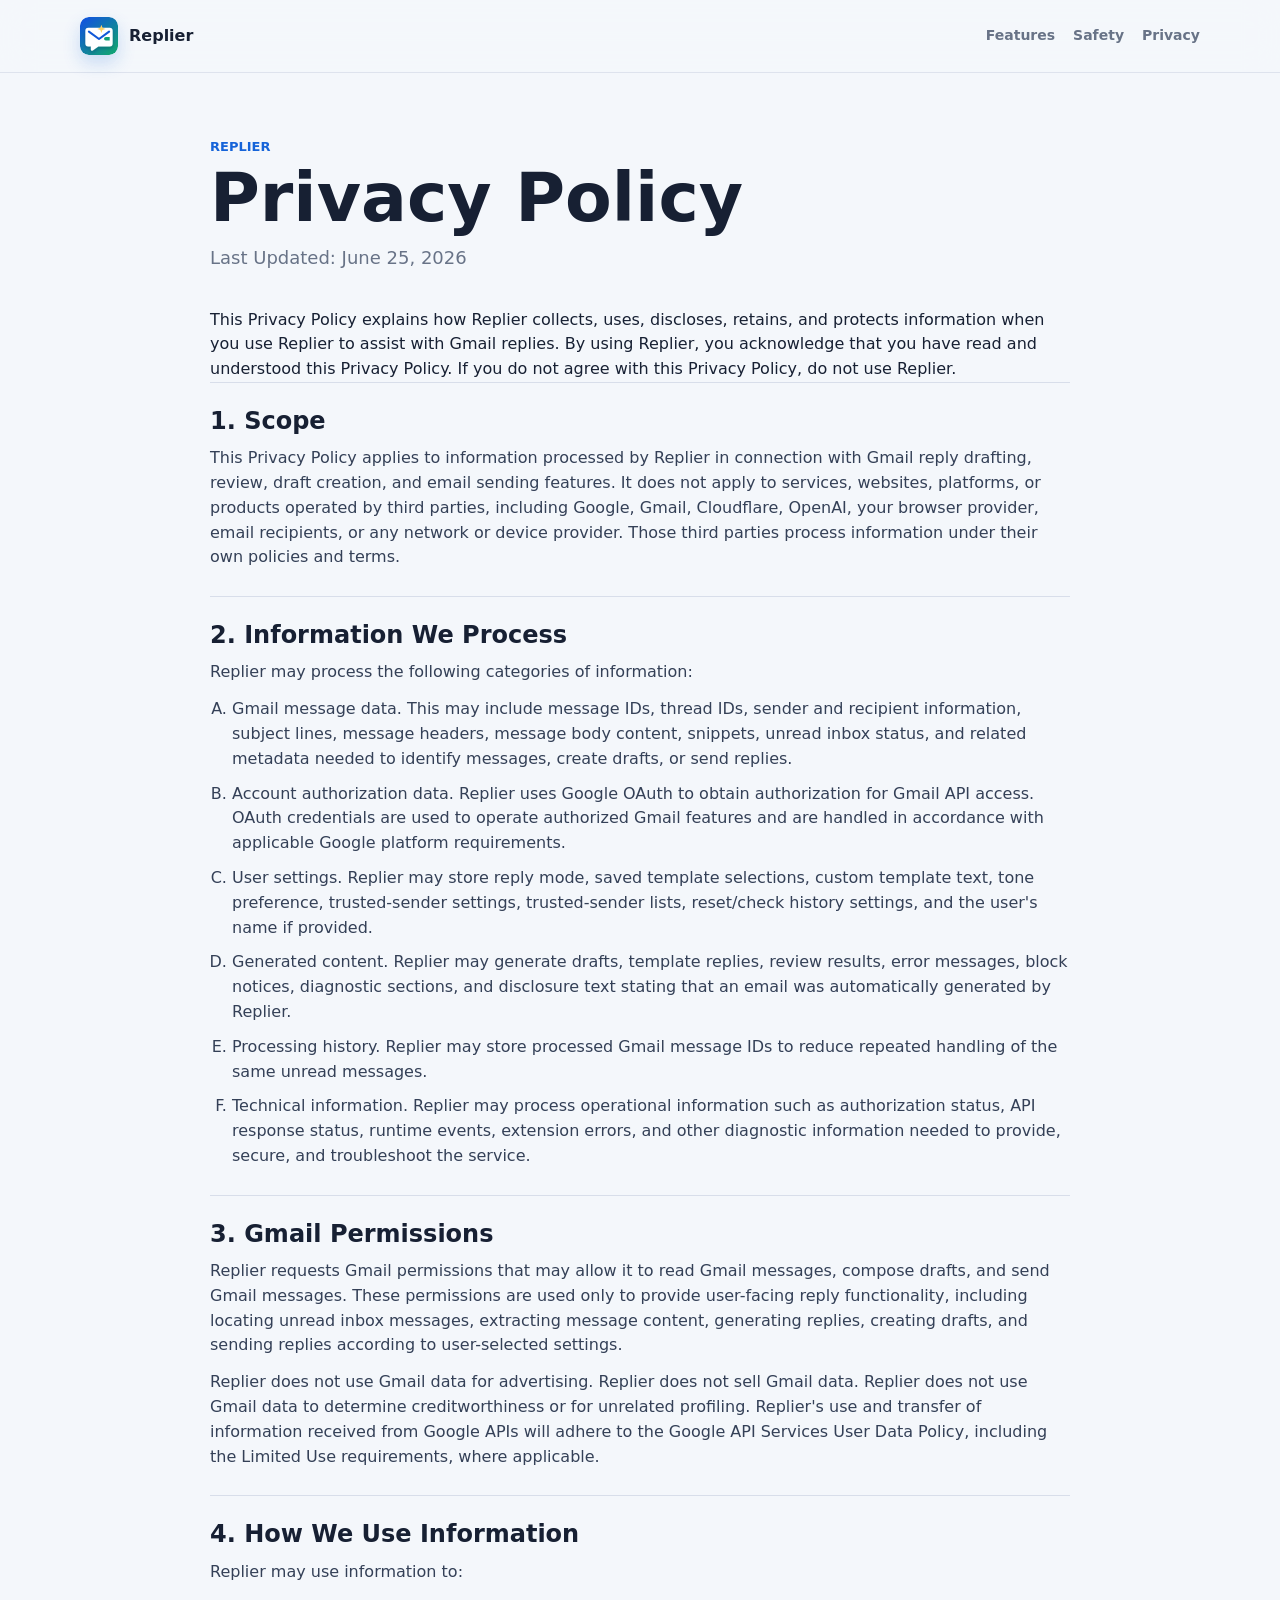
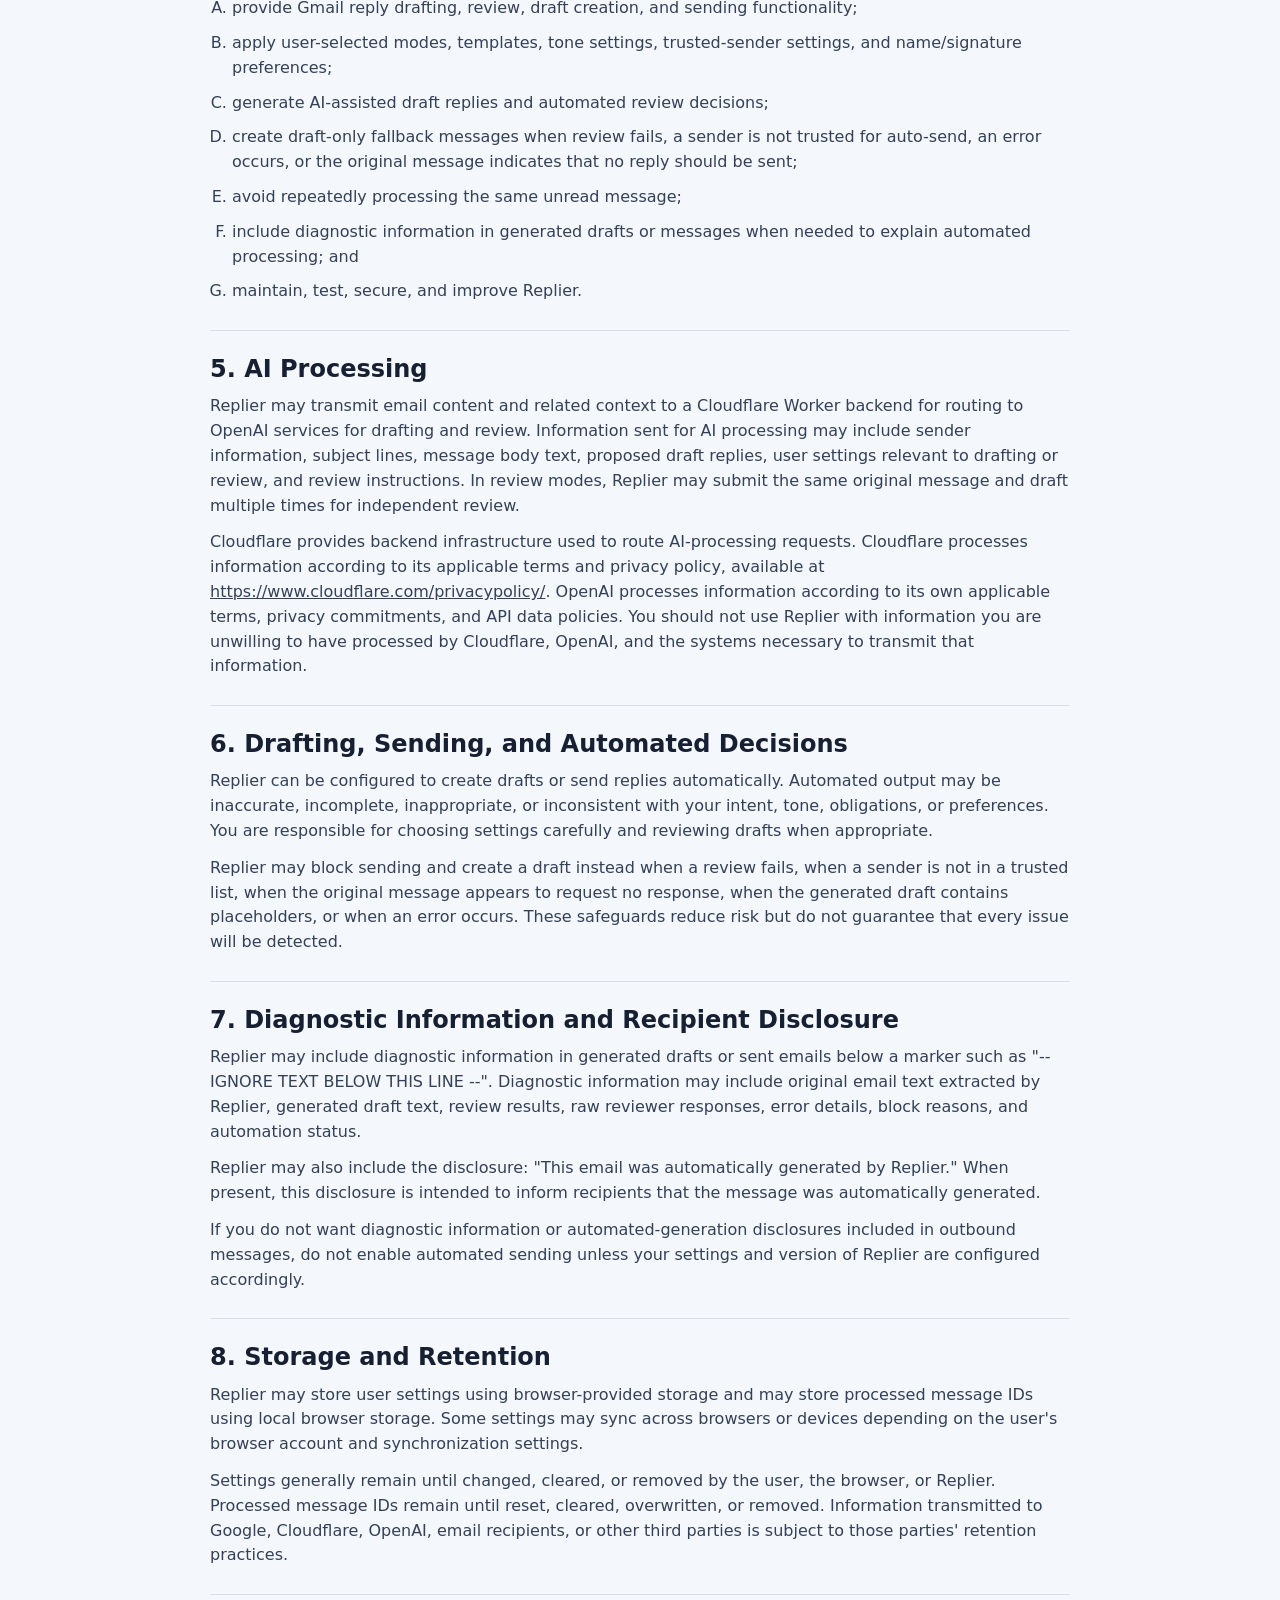
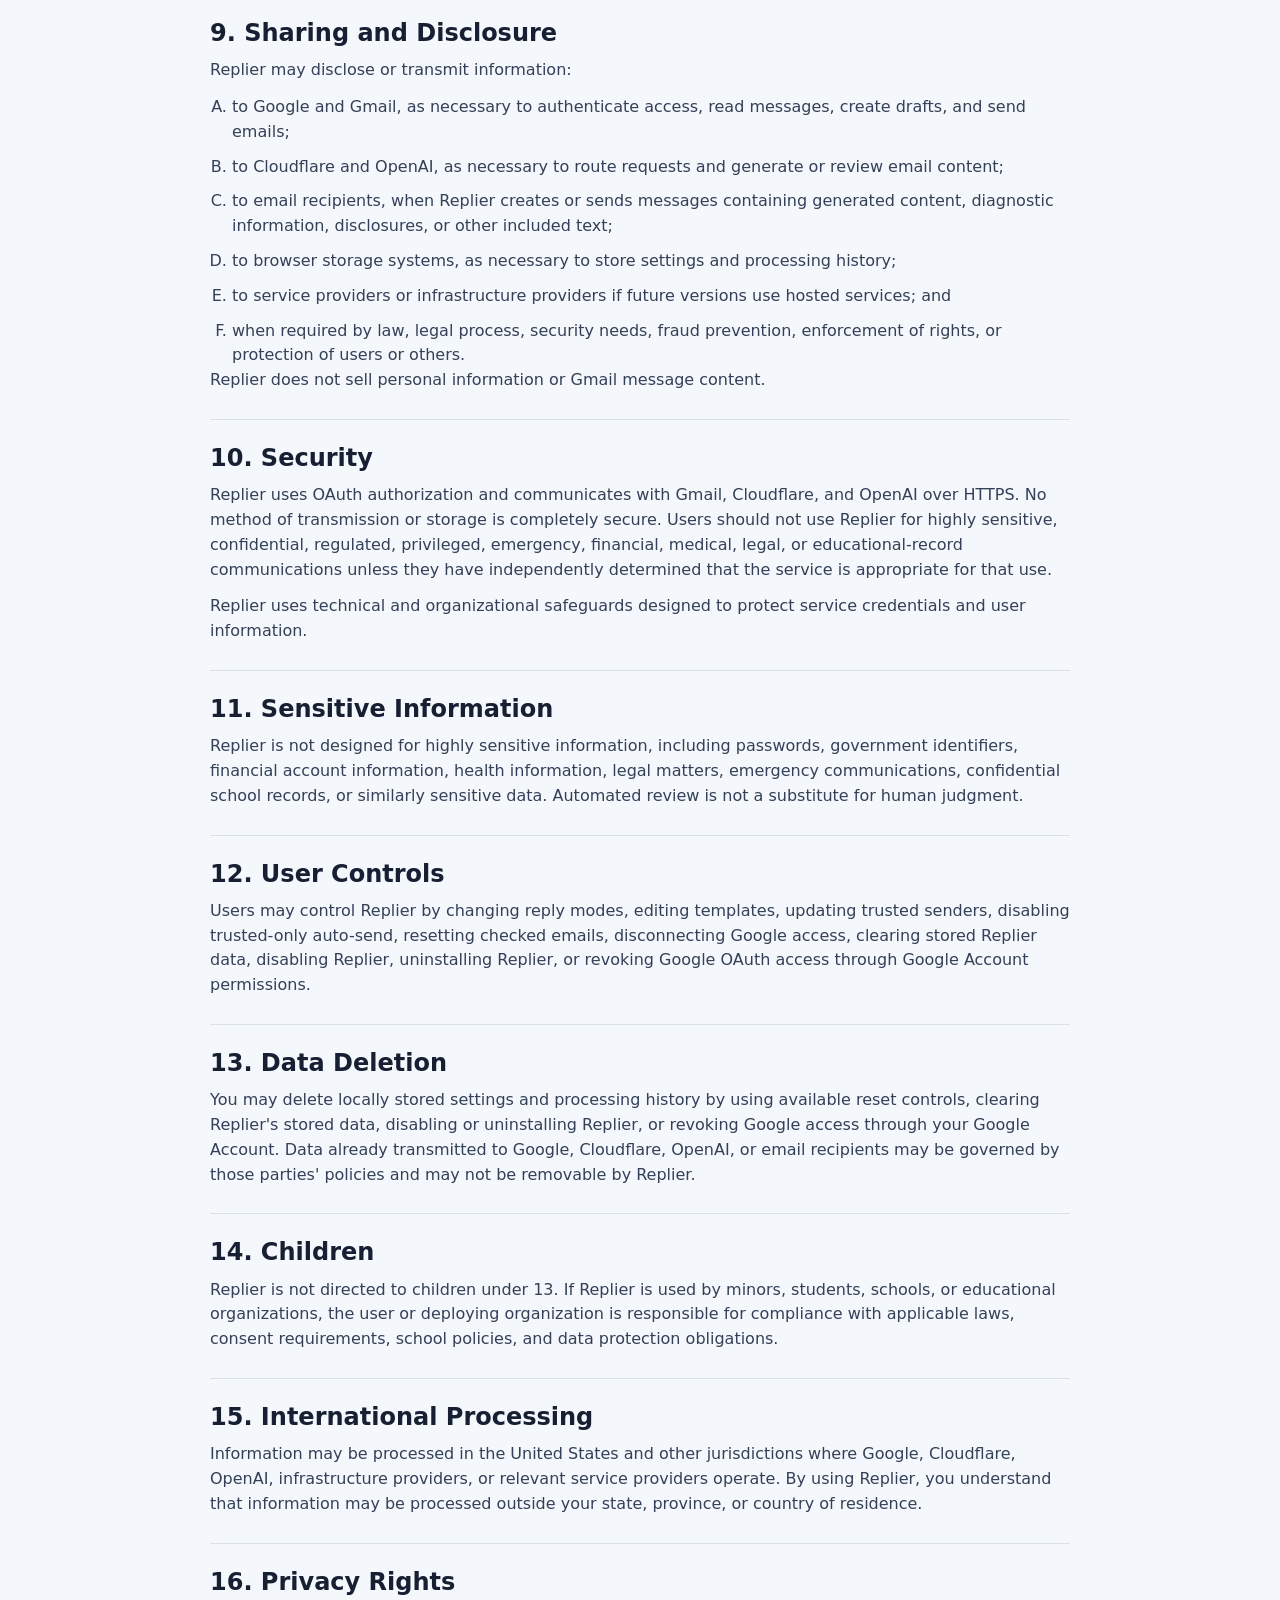
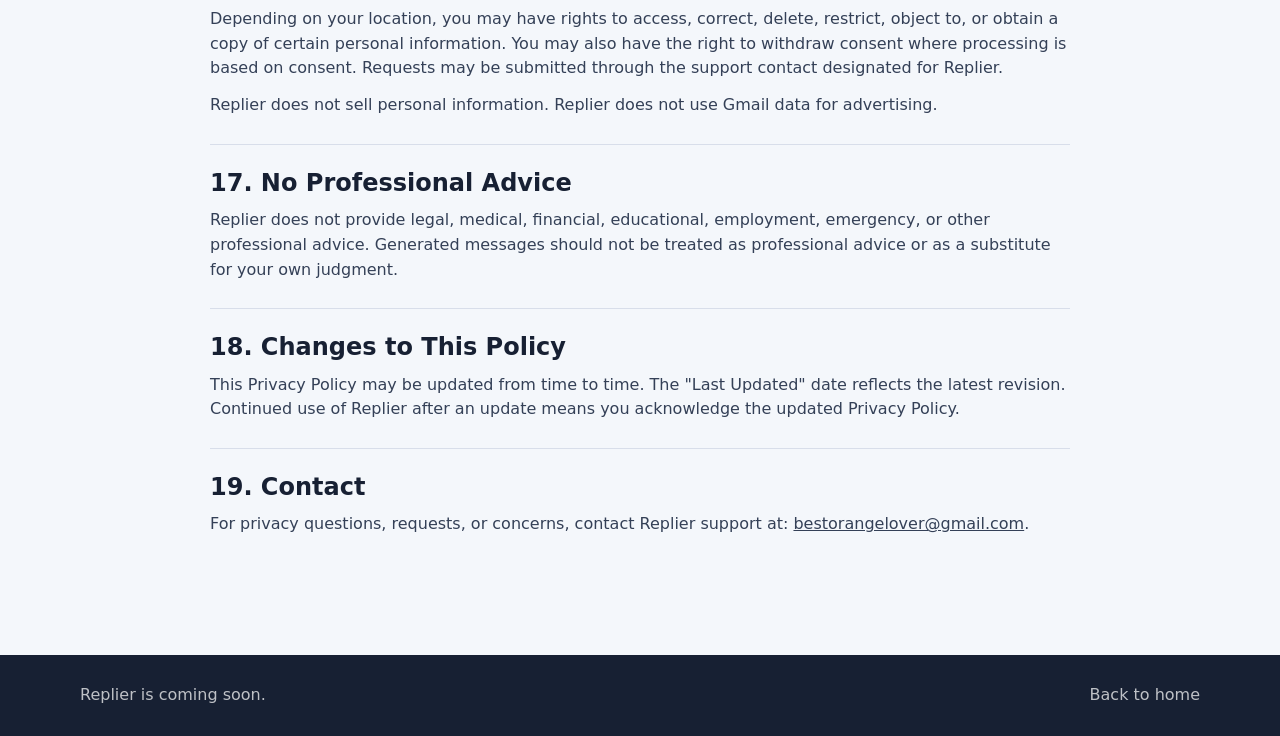
==== privacy.html @ 217bbe3d "Create Replier coming soon website" ====
<!doctype html>
<html lang="en">
  <head>
    <meta charset="utf-8">
    <meta name="viewport" content="width=device-width, initial-scale=1">
    <meta name="description" content="Replier privacy policy.">
    <title>Privacy Policy | Replier</title>
    <link rel="icon" href="assets/icon.svg" type="image/svg+xml">
    <link rel="stylesheet" href="styles.css">
  </head>
  <body>
    <header class="site-header">
      <nav class="nav" aria-label="Main navigation">
        <a class="brand" href="index.html" aria-label="Replier home">
          <img src="assets/icon.svg" alt="">
          <span>Replier</span>
        </a>
        <div class="nav-links">
          <a href="index.html#features">Features</a>
          <a href="index.html#safety">Safety</a>
          <a href="privacy.html">Privacy</a>
        </div>
      </nav>
    </header>

    <main class="privacy-main">
      <header>
        <p class="eyebrow">Replier</p>
        <h1>Privacy Policy</h1>
        <p class="updated">Last Updated: June 25, 2026</p>
      </header>

      <p>This Privacy Policy explains how Replier collects, uses, discloses, retains, and protects information when you use Replier to assist with Gmail replies. By using Replier, you acknowledge that you have read and understood this Privacy Policy. If you do not agree with this Privacy Policy, do not use Replier.</p>

      <section class="policy-section">
        <h2>1. Scope</h2>
        <p>This Privacy Policy applies to information processed by Replier in connection with Gmail reply drafting, review, draft creation, and email sending features. It does not apply to services, websites, platforms, or products operated by third parties, including Google, Gmail, Cloudflare, OpenAI, your browser provider, email recipients, or any network or device provider. Those third parties process information under their own policies and terms.</p>
      </section>

      <section class="policy-section">
        <h2>2. Information We Process</h2>
        <p>Replier may process the following categories of information:</p>
        <ol type="A">
          <li>Gmail message data. This may include message IDs, thread IDs, sender and recipient information, subject lines, message headers, message body content, snippets, unread inbox status, and related metadata needed to identify messages, create drafts, or send replies.</li>
          <li>Account authorization data. Replier uses Google OAuth to obtain authorization for Gmail API access. OAuth credentials are used to operate authorized Gmail features and are handled in accordance with applicable Google platform requirements.</li>
          <li>User settings. Replier may store reply mode, saved template selections, custom template text, tone preference, trusted-sender settings, trusted-sender lists, reset/check history settings, and the user's name if provided.</li>
          <li>Generated content. Replier may generate drafts, template replies, review results, error messages, block notices, diagnostic sections, and disclosure text stating that an email was automatically generated by Replier.</li>
          <li>Processing history. Replier may store processed Gmail message IDs to reduce repeated handling of the same unread messages.</li>
          <li>Technical information. Replier may process operational information such as authorization status, API response status, runtime events, extension errors, and other diagnostic information needed to provide, secure, and troubleshoot the service.</li>
        </ol>
      </section>

      <section class="policy-section">
        <h2>3. Gmail Permissions</h2>
        <p>Replier requests Gmail permissions that may allow it to read Gmail messages, compose drafts, and send Gmail messages. These permissions are used only to provide user-facing reply functionality, including locating unread inbox messages, extracting message content, generating replies, creating drafts, and sending replies according to user-selected settings.</p>
        <p>Replier does not use Gmail data for advertising. Replier does not sell Gmail data. Replier does not use Gmail data to determine creditworthiness or for unrelated profiling. Replier's use and transfer of information received from Google APIs will adhere to the Google API Services User Data Policy, including the Limited Use requirements, where applicable.</p>
      </section>

      <section class="policy-section">
        <h2>4. How We Use Information</h2>
        <p>Replier may use information to:</p>
        <ol type="A">
          <li>provide Gmail reply drafting, review, draft creation, and sending functionality;</li>
          <li>apply user-selected modes, templates, tone settings, trusted-sender settings, and name/signature preferences;</li>
          <li>generate AI-assisted draft replies and automated review decisions;</li>
          <li>create draft-only fallback messages when review fails, a sender is not trusted for auto-send, an error occurs, or the original message indicates that no reply should be sent;</li>
          <li>avoid repeatedly processing the same unread message;</li>
          <li>include diagnostic information in generated drafts or messages when needed to explain automated processing; and</li>
          <li>maintain, test, secure, and improve Replier.</li>
        </ol>
      </section>

      <section class="policy-section">
        <h2>5. AI Processing</h2>
        <p>Replier may transmit email content and related context to a Cloudflare Worker backend for routing to OpenAI services for drafting and review. Information sent for AI processing may include sender information, subject lines, message body text, proposed draft replies, user settings relevant to drafting or review, and review instructions. In review modes, Replier may submit the same original message and draft multiple times for independent review.</p>
        <p>Cloudflare provides backend infrastructure used to route AI-processing requests. Cloudflare processes information according to its applicable terms and privacy policy, available at <a href="https://www.cloudflare.com/privacypolicy/">https://www.cloudflare.com/privacypolicy/</a>. OpenAI processes information according to its own applicable terms, privacy commitments, and API data policies. You should not use Replier with information you are unwilling to have processed by Cloudflare, OpenAI, and the systems necessary to transmit that information.</p>
      </section>

      <section class="policy-section">
        <h2>6. Drafting, Sending, and Automated Decisions</h2>
        <p>Replier can be configured to create drafts or send replies automatically. Automated output may be inaccurate, incomplete, inappropriate, or inconsistent with your intent, tone, obligations, or preferences. You are responsible for choosing settings carefully and reviewing drafts when appropriate.</p>
        <p>Replier may block sending and create a draft instead when a review fails, when a sender is not in a trusted list, when the original message appears to request no response, when the generated draft contains placeholders, or when an error occurs. These safeguards reduce risk but do not guarantee that every issue will be detected.</p>
      </section>

      <section class="policy-section">
        <h2>7. Diagnostic Information and Recipient Disclosure</h2>
        <p>Replier may include diagnostic information in generated drafts or sent emails below a marker such as "-- IGNORE TEXT BELOW THIS LINE --". Diagnostic information may include original email text extracted by Replier, generated draft text, review results, raw reviewer responses, error details, block reasons, and automation status.</p>
        <p>Replier may also include the disclosure: "This email was automatically generated by Replier." When present, this disclosure is intended to inform recipients that the message was automatically generated.</p>
        <p>If you do not want diagnostic information or automated-generation disclosures included in outbound messages, do not enable automated sending unless your settings and version of Replier are configured accordingly.</p>
      </section>

      <section class="policy-section">
        <h2>8. Storage and Retention</h2>
        <p>Replier may store user settings using browser-provided storage and may store processed message IDs using local browser storage. Some settings may sync across browsers or devices depending on the user's browser account and synchronization settings.</p>
        <p>Settings generally remain until changed, cleared, or removed by the user, the browser, or Replier. Processed message IDs remain until reset, cleared, overwritten, or removed. Information transmitted to Google, Cloudflare, OpenAI, email recipients, or other third parties is subject to those parties' retention practices.</p>
      </section>

      <section class="policy-section">
        <h2>9. Sharing and Disclosure</h2>
        <p>Replier may disclose or transmit information:</p>
        <ol type="A">
          <li>to Google and Gmail, as necessary to authenticate access, read messages, create drafts, and send emails;</li>
          <li>to Cloudflare and OpenAI, as necessary to route requests and generate or review email content;</li>
          <li>to email recipients, when Replier creates or sends messages containing generated content, diagnostic information, disclosures, or other included text;</li>
          <li>to browser storage systems, as necessary to store settings and processing history;</li>
          <li>to service providers or infrastructure providers if future versions use hosted services; and</li>
          <li>when required by law, legal process, security needs, fraud prevention, enforcement of rights, or protection of users or others.</li>
        </ol>
        <p>Replier does not sell personal information or Gmail message content.</p>
      </section>

      <section class="policy-section">
        <h2>10. Security</h2>
        <p>Replier uses OAuth authorization and communicates with Gmail, Cloudflare, and OpenAI over HTTPS. No method of transmission or storage is completely secure. Users should not use Replier for highly sensitive, confidential, regulated, privileged, emergency, financial, medical, legal, or educational-record communications unless they have independently determined that the service is appropriate for that use.</p>
        <p>Replier uses technical and organizational safeguards designed to protect service credentials and user information.</p>
      </section>

      <section class="policy-section">
        <h2>11. Sensitive Information</h2>
        <p>Replier is not designed for highly sensitive information, including passwords, government identifiers, financial account information, health information, legal matters, emergency communications, confidential school records, or similarly sensitive data. Automated review is not a substitute for human judgment.</p>
      </section>

      <section class="policy-section">
        <h2>12. User Controls</h2>
        <p>Users may control Replier by changing reply modes, editing templates, updating trusted senders, disabling trusted-only auto-send, resetting checked emails, disconnecting Google access, clearing stored Replier data, disabling Replier, uninstalling Replier, or revoking Google OAuth access through Google Account permissions.</p>
      </section>

      <section class="policy-section">
        <h2>13. Data Deletion</h2>
        <p>You may delete locally stored settings and processing history by using available reset controls, clearing Replier's stored data, disabling or uninstalling Replier, or revoking Google access through your Google Account. Data already transmitted to Google, Cloudflare, OpenAI, or email recipients may be governed by those parties' policies and may not be removable by Replier.</p>
      </section>

      <section class="policy-section">
        <h2>14. Children</h2>
        <p>Replier is not directed to children under 13. If Replier is used by minors, students, schools, or educational organizations, the user or deploying organization is responsible for compliance with applicable laws, consent requirements, school policies, and data protection obligations.</p>
      </section>

      <section class="policy-section">
        <h2>15. International Processing</h2>
        <p>Information may be processed in the United States and other jurisdictions where Google, Cloudflare, OpenAI, infrastructure providers, or relevant service providers operate. By using Replier, you understand that information may be processed outside your state, province, or country of residence.</p>
      </section>

      <section class="policy-section">
        <h2>16. Privacy Rights</h2>
        <p>Depending on your location, you may have rights to access, correct, delete, restrict, object to, or obtain a copy of certain personal information. You may also have the right to withdraw consent where processing is based on consent. Requests may be submitted through the support contact designated for Replier.</p>
        <p>Replier does not sell personal information. Replier does not use Gmail data for advertising.</p>
      </section>

      <section class="policy-section">
        <h2>17. No Professional Advice</h2>
        <p>Replier does not provide legal, medical, financial, educational, employment, emergency, or other professional advice. Generated messages should not be treated as professional advice or as a substitute for your own judgment.</p>
      </section>

      <section class="policy-section">
        <h2>18. Changes to This Policy</h2>
        <p>This Privacy Policy may be updated from time to time. The "Last Updated" date reflects the latest revision. Continued use of Replier after an update means you acknowledge the updated Privacy Policy.</p>
      </section>

      <section class="policy-section">
        <h2>19. Contact</h2>
        <p>For privacy questions, requests, or concerns, contact Replier support at: <a href="mailto:bestorangelover@gmail.com">bestorangelover@gmail.com</a>.</p>
      </section>
    </main>

    <footer class="site-footer">
      <div class="footer-inner">
        <p>Replier is coming soon.</p>
        <a href="index.html">Back to home</a>
      </div>
    </footer>
  </body>
</html>
---- styles.css ----
:root {
  color-scheme: light;
  --bg: #f4f7fb;
  --surface: #ffffff;
  --surface-soft: #eef5ff;
  --text: #172033;
  --muted: #687387;
  --line: #d8deea;
  --accent: #1664d9;
  --accent-dark: #0d4eaa;
  --green: #12805c;
  --gold: #f0bd48;
  --gold-soft: #fff3d9;
  --shadow: 0 22px 70px rgba(31, 51, 84, 0.14);
}

* {
  box-sizing: border-box;
}

html {
  scroll-behavior: smooth;
}

body {
  margin: 0;
  background: var(--bg);
  color: var(--text);
  font: 16px/1.55 system-ui, -apple-system, BlinkMacSystemFont, "Segoe UI", sans-serif;
}

a {
  color: inherit;
}

.site-header {
  position: sticky;
  top: 0;
  z-index: 10;
  border-bottom: 1px solid rgba(216, 222, 234, 0.78);
  background: rgba(244, 247, 251, 0.88);
  backdrop-filter: blur(16px);
}

.nav {
  display: flex;
  align-items: center;
  justify-content: space-between;
  width: min(1120px, calc(100% - 36px));
  min-height: 72px;
  margin: 0 auto;
  gap: 18px;
}

.brand {
  display: inline-flex;
  align-items: center;
  gap: 11px;
  color: var(--text);
  font-weight: 800;
  text-decoration: none;
}

.brand img {
  width: 38px;
  height: 38px;
  border-radius: 9px;
  box-shadow: 0 8px 18px rgba(22, 100, 217, 0.2);
}

.nav-links {
  display: flex;
  align-items: center;
  gap: 18px;
  color: var(--muted);
  font-size: 14px;
  font-weight: 700;
}

.nav-links a {
  text-decoration: none;
}

.nav-links a:hover {
  color: var(--accent);
}

.button,
button {
  display: inline-flex;
  align-items: center;
  justify-content: center;
  min-height: 44px;
  padding: 0 18px;
  border: 0;
  border-radius: 7px;
  background: var(--accent);
  color: #ffffff;
  font: inherit;
  font-weight: 800;
  text-decoration: none;
  cursor: pointer;
}

.button:hover,
button:hover {
  background: var(--accent-dark);
}

.button.secondary {
  border: 1px solid var(--line);
  background: var(--surface);
  color: var(--text);
}

.button.secondary:hover {
  background: #edf1f8;
}

.hero {
  position: relative;
  overflow: hidden;
  border-bottom: 1px solid var(--line);
  background:
    linear-gradient(120deg, rgba(22, 100, 217, 0.12), rgba(17, 160, 120, 0.1)),
    linear-gradient(180deg, #ffffff 0%, #f4f7fb 100%);
}

.hero-inner {
  display: grid;
  grid-template-columns: minmax(0, 1.02fr) minmax(320px, 0.98fr);
  align-items: center;
  width: min(1120px, calc(100% - 36px));
  min-height: calc(100vh - 72px);
  margin: 0 auto;
  padding: 78px 0 92px;
  gap: 58px;
}

.kicker {
  display: inline-flex;
  align-items: center;
  gap: 8px;
  margin: 0 0 18px;
  color: var(--green);
  font-size: 13px;
  font-weight: 850;
  text-transform: uppercase;
}

.status-dot {
  width: 9px;
  height: 9px;
  border-radius: 50%;
  background: var(--green);
  box-shadow: 0 0 0 5px rgba(18, 128, 92, 0.12);
}

h1,
h2,
h3,
p {
  margin: 0;
}

h1 {
  max-width: 720px;
  font-size: clamp(48px, 8vw, 88px);
  line-height: 0.98;
}

.lede {
  max-width: 650px;
  margin-top: 22px;
  color: var(--muted);
  font-size: 21px;
}

.hero-actions {
  display: flex;
  flex-wrap: wrap;
  gap: 12px;
  margin-top: 34px;
}

.trust-row {
  display: flex;
  flex-wrap: wrap;
  gap: 10px;
  margin-top: 28px;
  color: var(--muted);
  font-size: 13px;
  font-weight: 750;
}

.trust-row span {
  padding: 7px 10px;
  border: 1px solid var(--line);
  border-radius: 7px;
  background: rgba(255, 255, 255, 0.68);
}

.product-panel {
  display: grid;
  gap: 16px;
  padding: 18px;
  border: 1px solid rgba(216, 222, 234, 0.9);
  border-radius: 8px;
  background: rgba(255, 255, 255, 0.8);
  box-shadow: var(--shadow);
}

.product-top {
  display: flex;
  align-items: center;
  justify-content: space-between;
  gap: 14px;
}

.product-title {
  display: flex;
  align-items: center;
  gap: 12px;
}

.product-title img {
  width: 48px;
  height: 48px;
  border-radius: 11px;
}

.saved {
  min-width: 64px;
  padding: 5px 9px;
  border: 1px solid var(--line);
  border-radius: 7px;
  color: var(--green);
  font-size: 12px;
  font-weight: 800;
  text-align: center;
}

.mode-list {
  display: grid;
  gap: 12px;
}

.mode-card {
  display: grid;
  grid-template-columns: 40px minmax(0, 1fr);
  align-items: center;
  gap: 14px;
  padding: 14px;
  border: 1px solid var(--line);
  border-radius: 8px;
  background: var(--surface);
}

.mode-card.active {
  border-color: var(--accent);
  background: var(--surface-soft);
  box-shadow: inset 0 0 0 1px var(--accent), 0 0 0 3px rgba(22, 100, 217, 0.12);
}

.mode-card.warn {
  border-color: var(--gold);
  background: var(--gold-soft);
}

.mode-icon {
  display: grid;
  place-items: center;
  width: 40px;
  height: 40px;
  border-radius: 8px;
  background: #edf2f7;
  color: var(--accent);
  font-weight: 900;
}

.mode-card.active .mode-icon {
  background: var(--accent);
  color: #ffffff;
}

.mode-card strong {
  display: block;
  line-height: 1.25;
}

.mode-card small {
  display: block;
  margin-top: 4px;
  color: var(--muted);
  font-size: 13px;
}

.section {
  width: min(1120px, calc(100% - 36px));
  margin: 0 auto;
  padding: 82px 0;
}

.section-head {
  max-width: 760px;
  margin-bottom: 28px;
}

.eyebrow {
  margin-bottom: 8px;
  color: var(--accent);
  font-size: 13px;
  font-weight: 850;
  text-transform: uppercase;
}

h2 {
  font-size: clamp(32px, 5vw, 52px);
  line-height: 1.05;
}

.section-head p {
  margin-top: 14px;
  color: var(--muted);
  font-size: 18px;
}

.feature-grid {
  display: grid;
  grid-template-columns: repeat(3, 1fr);
  gap: 14px;
}

.feature {
  min-height: 210px;
  padding: 22px;
  border: 1px solid var(--line);
  border-radius: 8px;
  background: var(--surface);
}

.feature span {
  display: grid;
  place-items: center;
  width: 38px;
  height: 38px;
  margin-bottom: 18px;
  border-radius: 8px;
  background: var(--surface-soft);
  color: var(--accent);
  font-weight: 900;
}

.feature h3 {
  font-size: 19px;
  line-height: 1.2;
}

.feature p {
  margin-top: 10px;
  color: var(--muted);
}

.safety {
  border-top: 1px solid var(--line);
  border-bottom: 1px solid var(--line);
  background: #ffffff;
}

.safety-layout {
  display: grid;
  grid-template-columns: minmax(0, 0.95fr) minmax(320px, 1.05fr);
  gap: 42px;
  align-items: start;
}

.checklist {
  display: grid;
  gap: 12px;
  margin: 0;
  padding: 0;
  list-style: none;
}

.checklist li {
  padding: 16px 18px;
  border: 1px solid var(--line);
  border-radius: 8px;
  background: var(--bg);
}

.checklist strong {
  display: block;
}

.checklist span {
  display: block;
  margin-top: 4px;
  color: var(--muted);
}

.policy-strip {
  border-top: 1px solid var(--line);
  background: var(--surface);
}

.policy-inner {
  display: flex;
  align-items: center;
  justify-content: space-between;
  width: min(1120px, calc(100% - 36px));
  margin: 0 auto;
  padding: 32px 0;
  gap: 22px;
}

.policy-inner p {
  color: var(--muted);
}

.site-footer {
  background: #172033;
  color: #ffffff;
}

.footer-inner {
  display: flex;
  align-items: center;
  justify-content: space-between;
  width: min(1120px, calc(100% - 36px));
  margin: 0 auto;
  padding: 28px 0;
  gap: 18px;
}

.footer-inner a,
.footer-inner p {
  color: rgba(255, 255, 255, 0.72);
  text-decoration: none;
}

.footer-inner a:hover {
  color: #ffffff;
}

.privacy-main {
  width: min(860px, calc(100% - 36px));
  margin: 0 auto;
  padding: 64px 0 92px;
}

.privacy-main header {
  margin-bottom: 36px;
}

.privacy-main h1 {
  max-width: none;
  font-size: clamp(42px, 7vw, 68px);
}

.privacy-main .updated {
  margin-top: 12px;
  color: var(--muted);
  font-size: 18px;
}

.policy-section {
  padding: 26px 0;
  border-top: 1px solid var(--line);
}

.policy-section h2 {
  margin-bottom: 12px;
  font-size: 24px;
}

.policy-section p,
.policy-section li {
  color: #344057;
}

.policy-section p + p,
.policy-section p + ol,
.policy-section p + ul {
  margin-top: 12px;
}

.policy-section ol,
.policy-section ul {
  display: grid;
  gap: 10px;
  margin: 12px 0 0;
  padding-left: 22px;
}

@media (max-width: 860px) {
  .hero-inner,
  .safety-layout,
  .feature-grid {
    grid-template-columns: 1fr;
  }

  .hero-inner {
    min-height: auto;
    padding: 54px 0 64px;
  }

  .product-panel {
    max-width: 560px;
  }

  .policy-inner,
  .footer-inner {
    align-items: flex-start;
    flex-direction: column;
  }
}

@media (max-width: 620px) {
  .nav {
    min-height: 64px;
  }

  .nav-links {
    gap: 12px;
    font-size: 13px;
  }

  .nav-links .hide-small {
    display: none;
  }

  h1 {
    font-size: 46px;
  }

  .lede {
    font-size: 18px;
  }

  .hero-actions,
  .button {
    width: 100%;
  }

  .section {
    padding: 58px 0;
  }
}
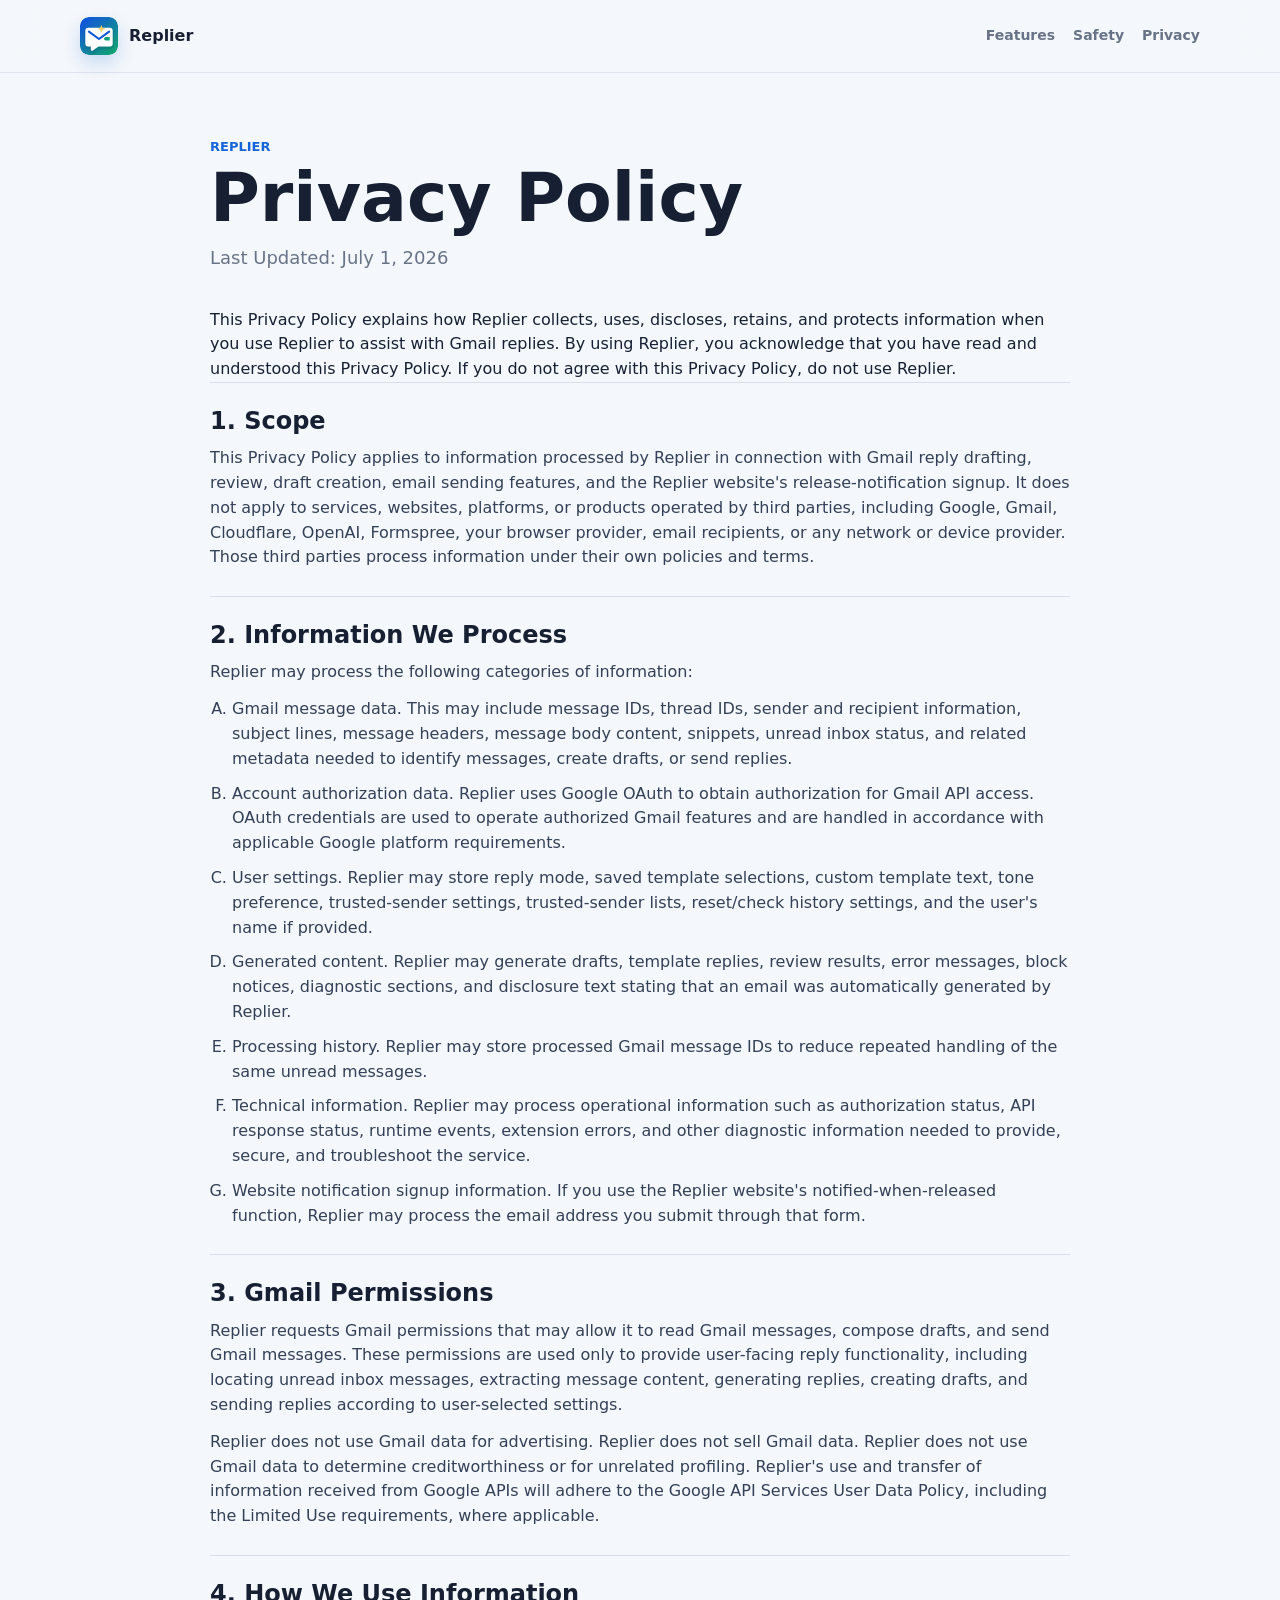
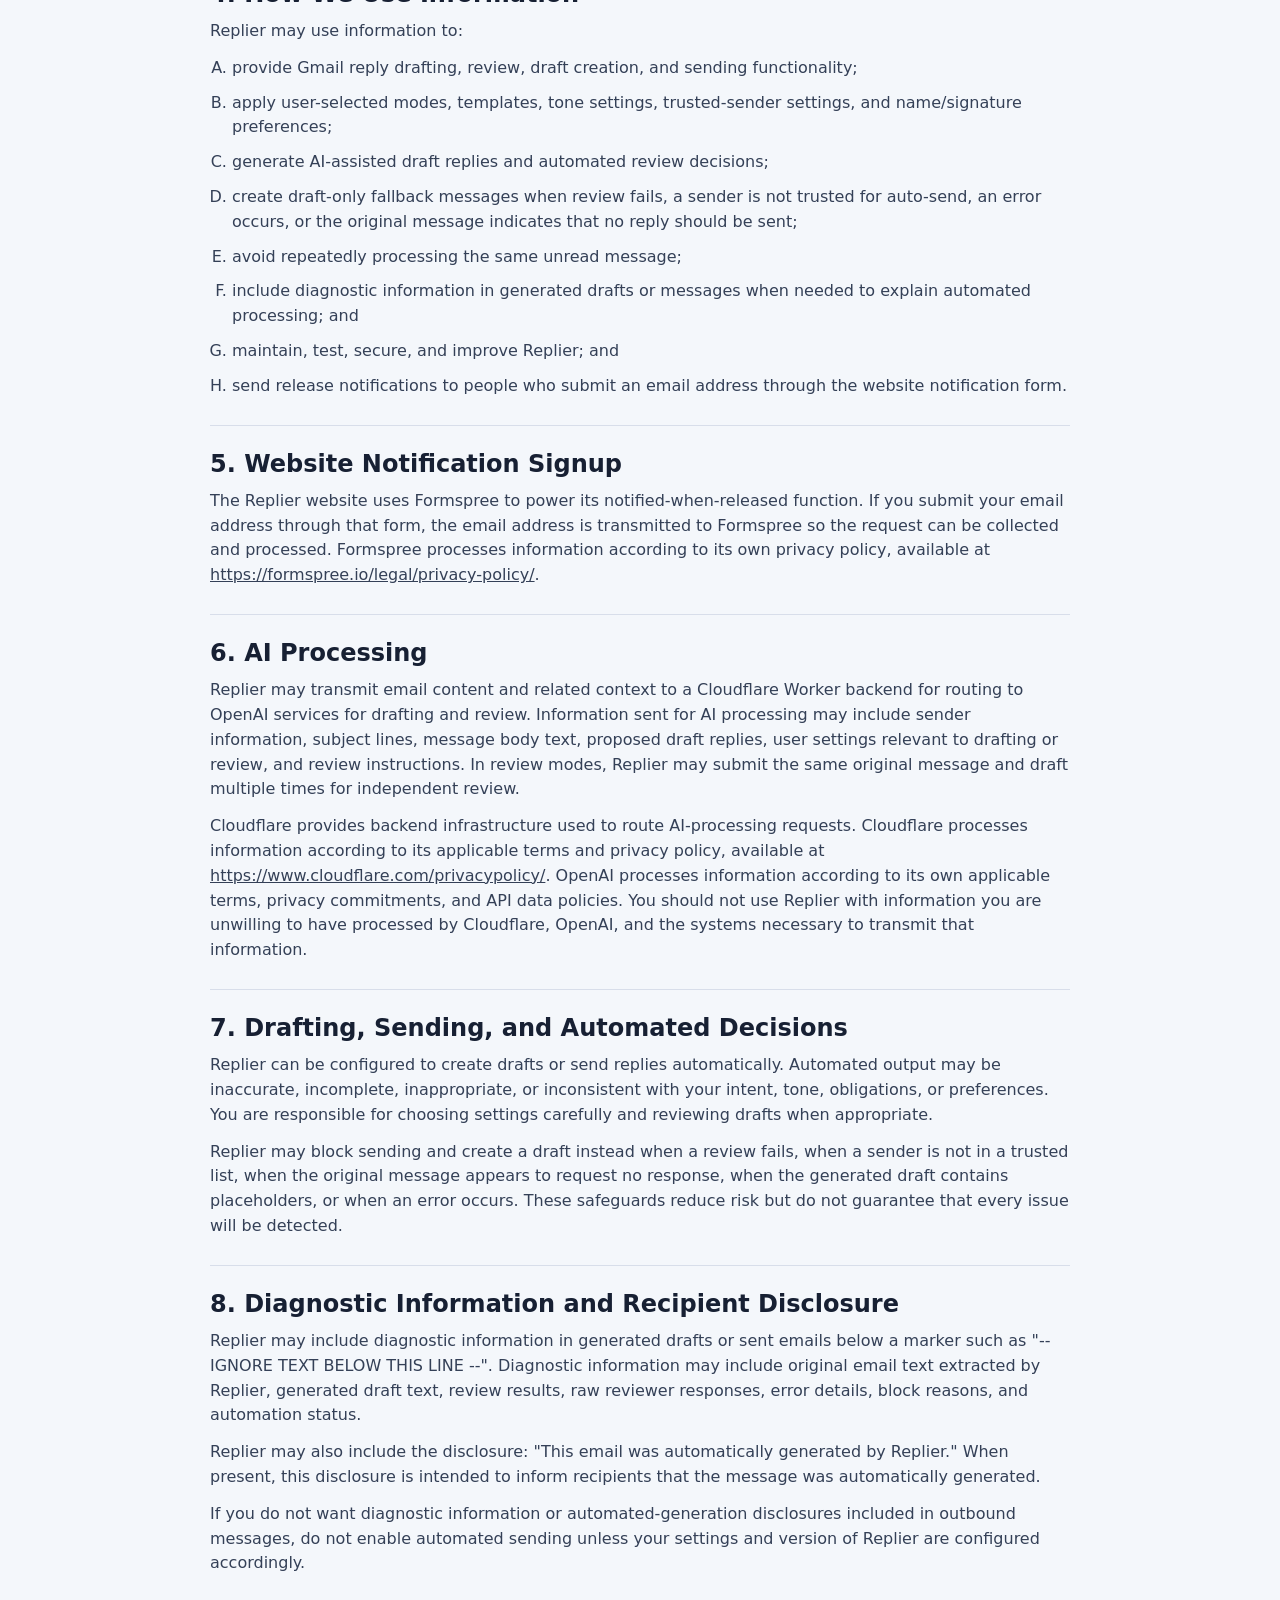
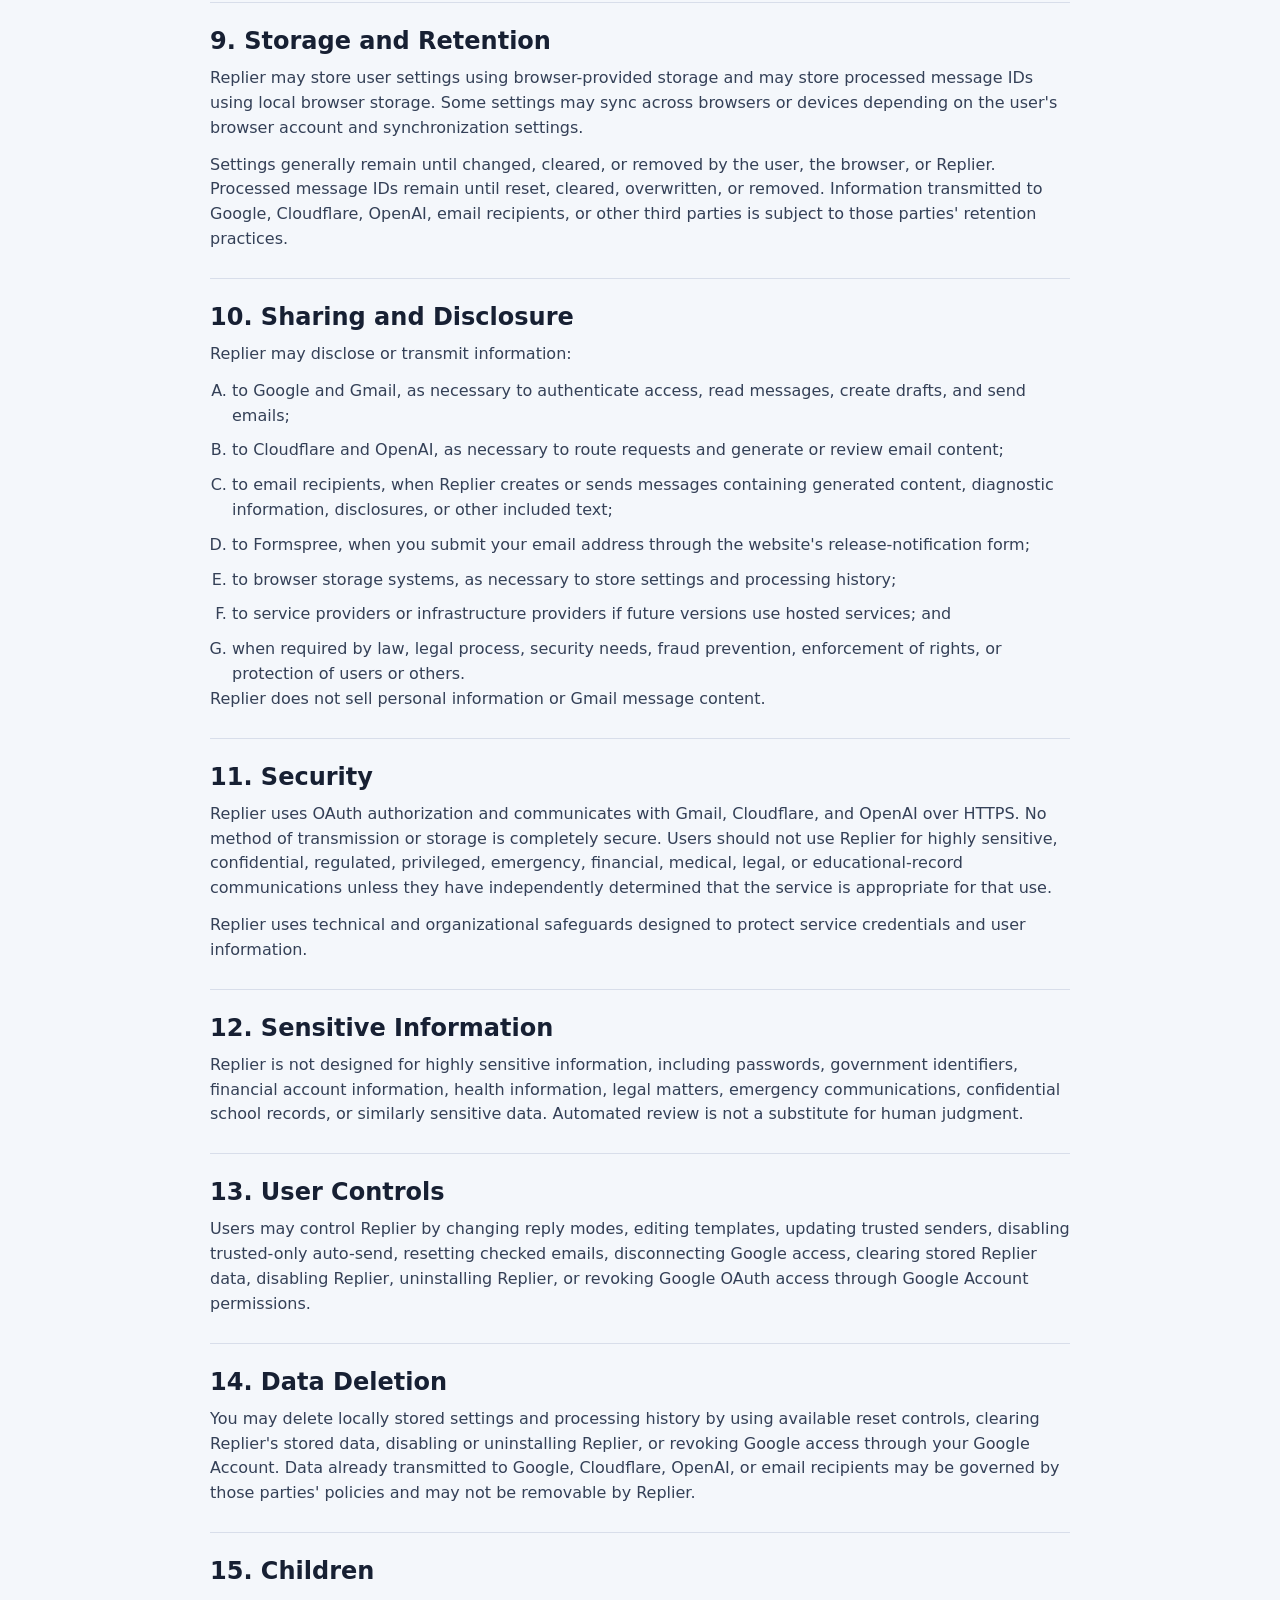
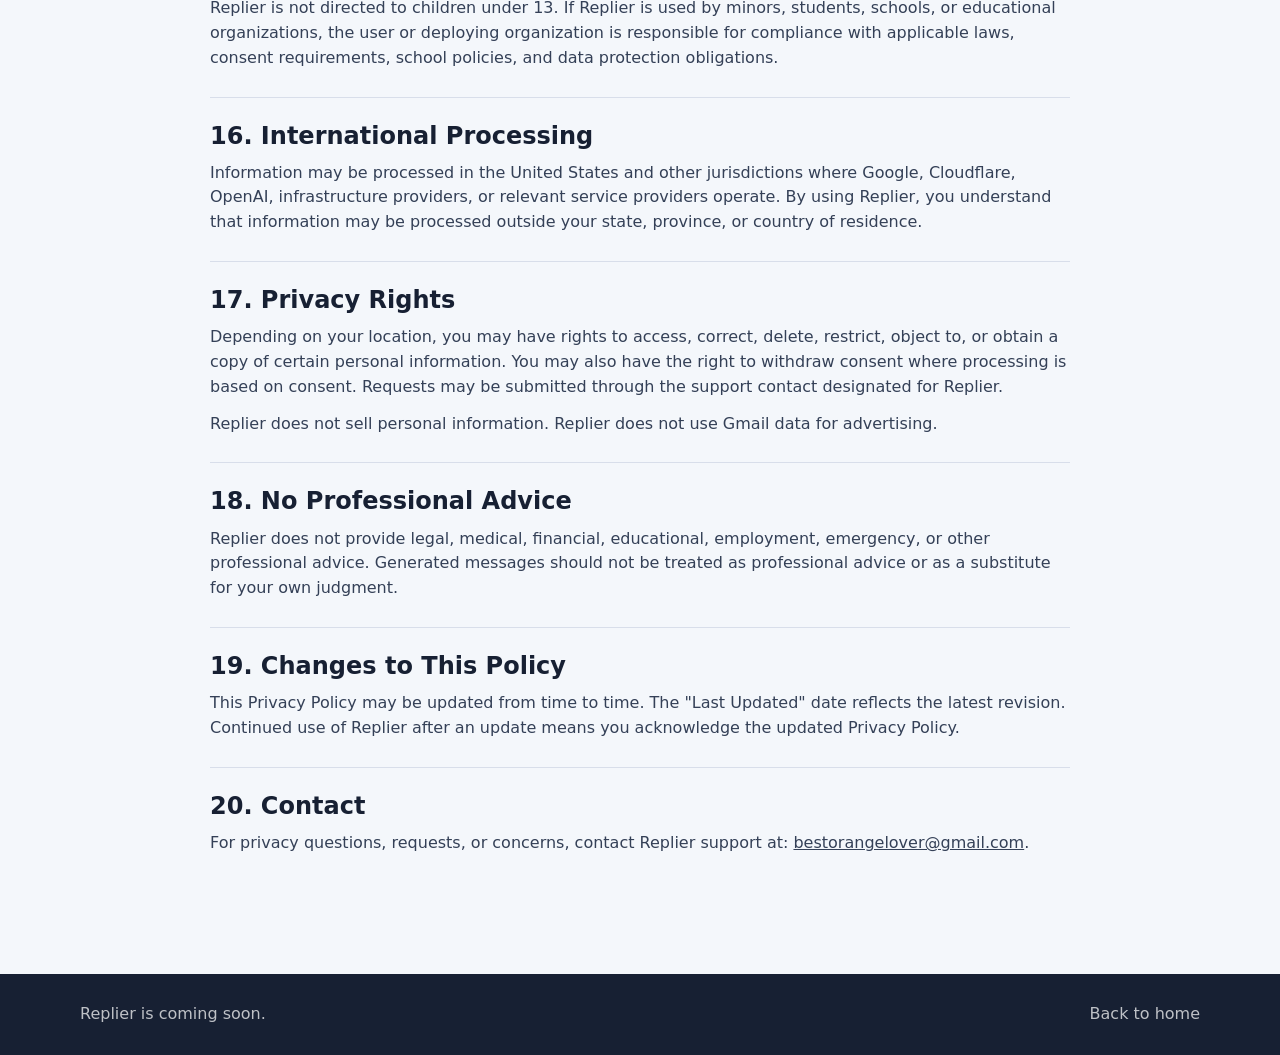
==== commit 79cd7758: "Add release notification signup" ====
--- a/privacy.html
+++ b/privacy.html
@@ -27,14 +27,14 @@
       <header>
         <p class="eyebrow">Replier</p>
         <h1>Privacy Policy</h1>
-        <p class="updated">Last Updated: June 25, 2026</p>
+        <p class="updated">Last Updated: July 1, 2026</p>
       </header>
 
       <p>This Privacy Policy explains how Replier collects, uses, discloses, retains, and protects information when you use Replier to assist with Gmail replies. By using Replier, you acknowledge that you have read and understood this Privacy Policy. If you do not agree with this Privacy Policy, do not use Replier.</p>
 
       <section class="policy-section">
         <h2>1. Scope</h2>
-        <p>This Privacy Policy applies to information processed by Replier in connection with Gmail reply drafting, review, draft creation, and email sending features. It does not apply to services, websites, platforms, or products operated by third parties, including Google, Gmail, Cloudflare, OpenAI, your browser provider, email recipients, or any network or device provider. Those third parties process information under their own policies and terms.</p>
+        <p>This Privacy Policy applies to information processed by Replier in connection with Gmail reply drafting, review, draft creation, email sending features, and the Replier website's release-notification signup. It does not apply to services, websites, platforms, or products operated by third parties, including Google, Gmail, Cloudflare, OpenAI, Formspree, your browser provider, email recipients, or any network or device provider. Those third parties process information under their own policies and terms.</p>
       </section>
 
       <section class="policy-section">
@@ -47,6 +47,7 @@
           <li>Generated content. Replier may generate drafts, template replies, review results, error messages, block notices, diagnostic sections, and disclosure text stating that an email was automatically generated by Replier.</li>
           <li>Processing history. Replier may store processed Gmail message IDs to reduce repeated handling of the same unread messages.</li>
           <li>Technical information. Replier may process operational information such as authorization status, API response status, runtime events, extension errors, and other diagnostic information needed to provide, secure, and troubleshoot the service.</li>
+          <li>Website notification signup information. If you use the Replier website's notified-when-released function, Replier may process the email address you submit through that form.</li>
         </ol>
       </section>
 
@@ -66,42 +67,49 @@
           <li>create draft-only fallback messages when review fails, a sender is not trusted for auto-send, an error occurs, or the original message indicates that no reply should be sent;</li>
           <li>avoid repeatedly processing the same unread message;</li>
           <li>include diagnostic information in generated drafts or messages when needed to explain automated processing; and</li>
-          <li>maintain, test, secure, and improve Replier.</li>
+          <li>maintain, test, secure, and improve Replier; and</li>
+          <li>send release notifications to people who submit an email address through the website notification form.</li>
         </ol>
       </section>
 
       <section class="policy-section">
-        <h2>5. AI Processing</h2>
+        <h2>5. Website Notification Signup</h2>
+        <p>The Replier website uses Formspree to power its notified-when-released function. If you submit your email address through that form, the email address is transmitted to Formspree so the request can be collected and processed. Formspree processes information according to its own privacy policy, available at <a href="https://formspree.io/legal/privacy-policy/">https://formspree.io/legal/privacy-policy/</a>.</p>
+      </section>
+
+      <section class="policy-section">
+        <h2>6. AI Processing</h2>
         <p>Replier may transmit email content and related context to a Cloudflare Worker backend for routing to OpenAI services for drafting and review. Information sent for AI processing may include sender information, subject lines, message body text, proposed draft replies, user settings relevant to drafting or review, and review instructions. In review modes, Replier may submit the same original message and draft multiple times for independent review.</p>
         <p>Cloudflare provides backend infrastructure used to route AI-processing requests. Cloudflare processes information according to its applicable terms and privacy policy, available at <a href="https://www.cloudflare.com/privacypolicy/">https://www.cloudflare.com/privacypolicy/</a>. OpenAI processes information according to its own applicable terms, privacy commitments, and API data policies. You should not use Replier with information you are unwilling to have processed by Cloudflare, OpenAI, and the systems necessary to transmit that information.</p>
       </section>
 
       <section class="policy-section">
-        <h2>6. Drafting, Sending, and Automated Decisions</h2>
+        <h2>7. Drafting, Sending, and Automated Decisions</h2>
         <p>Replier can be configured to create drafts or send replies automatically. Automated output may be inaccurate, incomplete, inappropriate, or inconsistent with your intent, tone, obligations, or preferences. You are responsible for choosing settings carefully and reviewing drafts when appropriate.</p>
         <p>Replier may block sending and create a draft instead when a review fails, when a sender is not in a trusted list, when the original message appears to request no response, when the generated draft contains placeholders, or when an error occurs. These safeguards reduce risk but do not guarantee that every issue will be detected.</p>
       </section>
 
       <section class="policy-section">
-        <h2>7. Diagnostic Information and Recipient Disclosure</h2>
+        <h2>8. Diagnostic Information and Recipient Disclosure</h2>
         <p>Replier may include diagnostic information in generated drafts or sent emails below a marker such as "-- IGNORE TEXT BELOW THIS LINE --". Diagnostic information may include original email text extracted by Replier, generated draft text, review results, raw reviewer responses, error details, block reasons, and automation status.</p>
         <p>Replier may also include the disclosure: "This email was automatically generated by Replier." When present, this disclosure is intended to inform recipients that the message was automatically generated.</p>
         <p>If you do not want diagnostic information or automated-generation disclosures included in outbound messages, do not enable automated sending unless your settings and version of Replier are configured accordingly.</p>
       </section>
 
       <section class="policy-section">
-        <h2>8. Storage and Retention</h2>
+        <h2>9. Storage and Retention</h2>
         <p>Replier may store user settings using browser-provided storage and may store processed message IDs using local browser storage. Some settings may sync across browsers or devices depending on the user's browser account and synchronization settings.</p>
         <p>Settings generally remain until changed, cleared, or removed by the user, the browser, or Replier. Processed message IDs remain until reset, cleared, overwritten, or removed. Information transmitted to Google, Cloudflare, OpenAI, email recipients, or other third parties is subject to those parties' retention practices.</p>
       </section>
 
       <section class="policy-section">
-        <h2>9. Sharing and Disclosure</h2>
+        <h2>10. Sharing and Disclosure</h2>
         <p>Replier may disclose or transmit information:</p>
         <ol type="A">
           <li>to Google and Gmail, as necessary to authenticate access, read messages, create drafts, and send emails;</li>
           <li>to Cloudflare and OpenAI, as necessary to route requests and generate or review email content;</li>
           <li>to email recipients, when Replier creates or sends messages containing generated content, diagnostic information, disclosures, or other included text;</li>
+          <li>to Formspree, when you submit your email address through the website's release-notification form;</li>
           <li>to browser storage systems, as necessary to store settings and processing history;</li>
           <li>to service providers or infrastructure providers if future versions use hosted services; and</li>
           <li>when required by law, legal process, security needs, fraud prevention, enforcement of rights, or protection of users or others.</li>
@@ -110,54 +118,54 @@
       </section>
 
       <section class="policy-section">
-        <h2>10. Security</h2>
+        <h2>11. Security</h2>
         <p>Replier uses OAuth authorization and communicates with Gmail, Cloudflare, and OpenAI over HTTPS. No method of transmission or storage is completely secure. Users should not use Replier for highly sensitive, confidential, regulated, privileged, emergency, financial, medical, legal, or educational-record communications unless they have independently determined that the service is appropriate for that use.</p>
         <p>Replier uses technical and organizational safeguards designed to protect service credentials and user information.</p>
       </section>
 
       <section class="policy-section">
-        <h2>11. Sensitive Information</h2>
+        <h2>12. Sensitive Information</h2>
         <p>Replier is not designed for highly sensitive information, including passwords, government identifiers, financial account information, health information, legal matters, emergency communications, confidential school records, or similarly sensitive data. Automated review is not a substitute for human judgment.</p>
       </section>
 
       <section class="policy-section">
-        <h2>12. User Controls</h2>
+        <h2>13. User Controls</h2>
         <p>Users may control Replier by changing reply modes, editing templates, updating trusted senders, disabling trusted-only auto-send, resetting checked emails, disconnecting Google access, clearing stored Replier data, disabling Replier, uninstalling Replier, or revoking Google OAuth access through Google Account permissions.</p>
       </section>
 
       <section class="policy-section">
-        <h2>13. Data Deletion</h2>
+        <h2>14. Data Deletion</h2>
         <p>You may delete locally stored settings and processing history by using available reset controls, clearing Replier's stored data, disabling or uninstalling Replier, or revoking Google access through your Google Account. Data already transmitted to Google, Cloudflare, OpenAI, or email recipients may be governed by those parties' policies and may not be removable by Replier.</p>
       </section>
 
       <section class="policy-section">
-        <h2>14. Children</h2>
+        <h2>15. Children</h2>
         <p>Replier is not directed to children under 13. If Replier is used by minors, students, schools, or educational organizations, the user or deploying organization is responsible for compliance with applicable laws, consent requirements, school policies, and data protection obligations.</p>
       </section>
 
       <section class="policy-section">
-        <h2>15. International Processing</h2>
+        <h2>16. International Processing</h2>
         <p>Information may be processed in the United States and other jurisdictions where Google, Cloudflare, OpenAI, infrastructure providers, or relevant service providers operate. By using Replier, you understand that information may be processed outside your state, province, or country of residence.</p>
       </section>
 
       <section class="policy-section">
-        <h2>16. Privacy Rights</h2>
+        <h2>17. Privacy Rights</h2>
         <p>Depending on your location, you may have rights to access, correct, delete, restrict, object to, or obtain a copy of certain personal information. You may also have the right to withdraw consent where processing is based on consent. Requests may be submitted through the support contact designated for Replier.</p>
         <p>Replier does not sell personal information. Replier does not use Gmail data for advertising.</p>
       </section>
 
       <section class="policy-section">
-        <h2>17. No Professional Advice</h2>
+        <h2>18. No Professional Advice</h2>
         <p>Replier does not provide legal, medical, financial, educational, employment, emergency, or other professional advice. Generated messages should not be treated as professional advice or as a substitute for your own judgment.</p>
       </section>
 
       <section class="policy-section">
-        <h2>18. Changes to This Policy</h2>
+        <h2>19. Changes to This Policy</h2>
         <p>This Privacy Policy may be updated from time to time. The "Last Updated" date reflects the latest revision. Continued use of Replier after an update means you acknowledge the updated Privacy Policy.</p>
       </section>
 
       <section class="policy-section">
-        <h2>19. Contact</h2>
+        <h2>20. Contact</h2>
         <p>For privacy questions, requests, or concerns, contact Replier support at: <a href="mailto:bestorangelover@gmail.com">bestorangelover@gmail.com</a>.</p>
       </section>
     </main>
--- a/styles.css
+++ b/styles.css
@@ -183,6 +183,45 @@
   margin-top: 34px;
 }
 
+.secondary-actions {
+  margin-top: 14px;
+}
+
+.notify-form {
+  max-width: 560px;
+  margin-top: 32px;
+}
+
+.notify-form label {
+  display: block;
+  margin-bottom: 8px;
+  color: var(--text);
+  font-weight: 850;
+}
+
+.notify-row {
+  display: grid;
+  grid-template-columns: minmax(0, 1fr) auto;
+  gap: 10px;
+}
+
+.notify-row input {
+  width: 100%;
+  min-height: 44px;
+  padding: 0 13px;
+  border: 1px solid var(--line);
+  border-radius: 7px;
+  background: var(--surface);
+  color: var(--text);
+  font: inherit;
+  outline: none;
+}
+
+.notify-row input:focus {
+  border-color: var(--accent);
+  box-shadow: 0 0 0 3px rgba(22, 100, 217, 0.14);
+}
+
 .trust-row {
   display: flex;
   flex-wrap: wrap;
@@ -539,10 +578,15 @@
   }
 
   .hero-actions,
+  .notify-row,
   .button {
     width: 100%;
   }
 
+  .notify-row {
+    grid-template-columns: 1fr;
+  }
+
   .section {
     padding: 58px 0;
   }
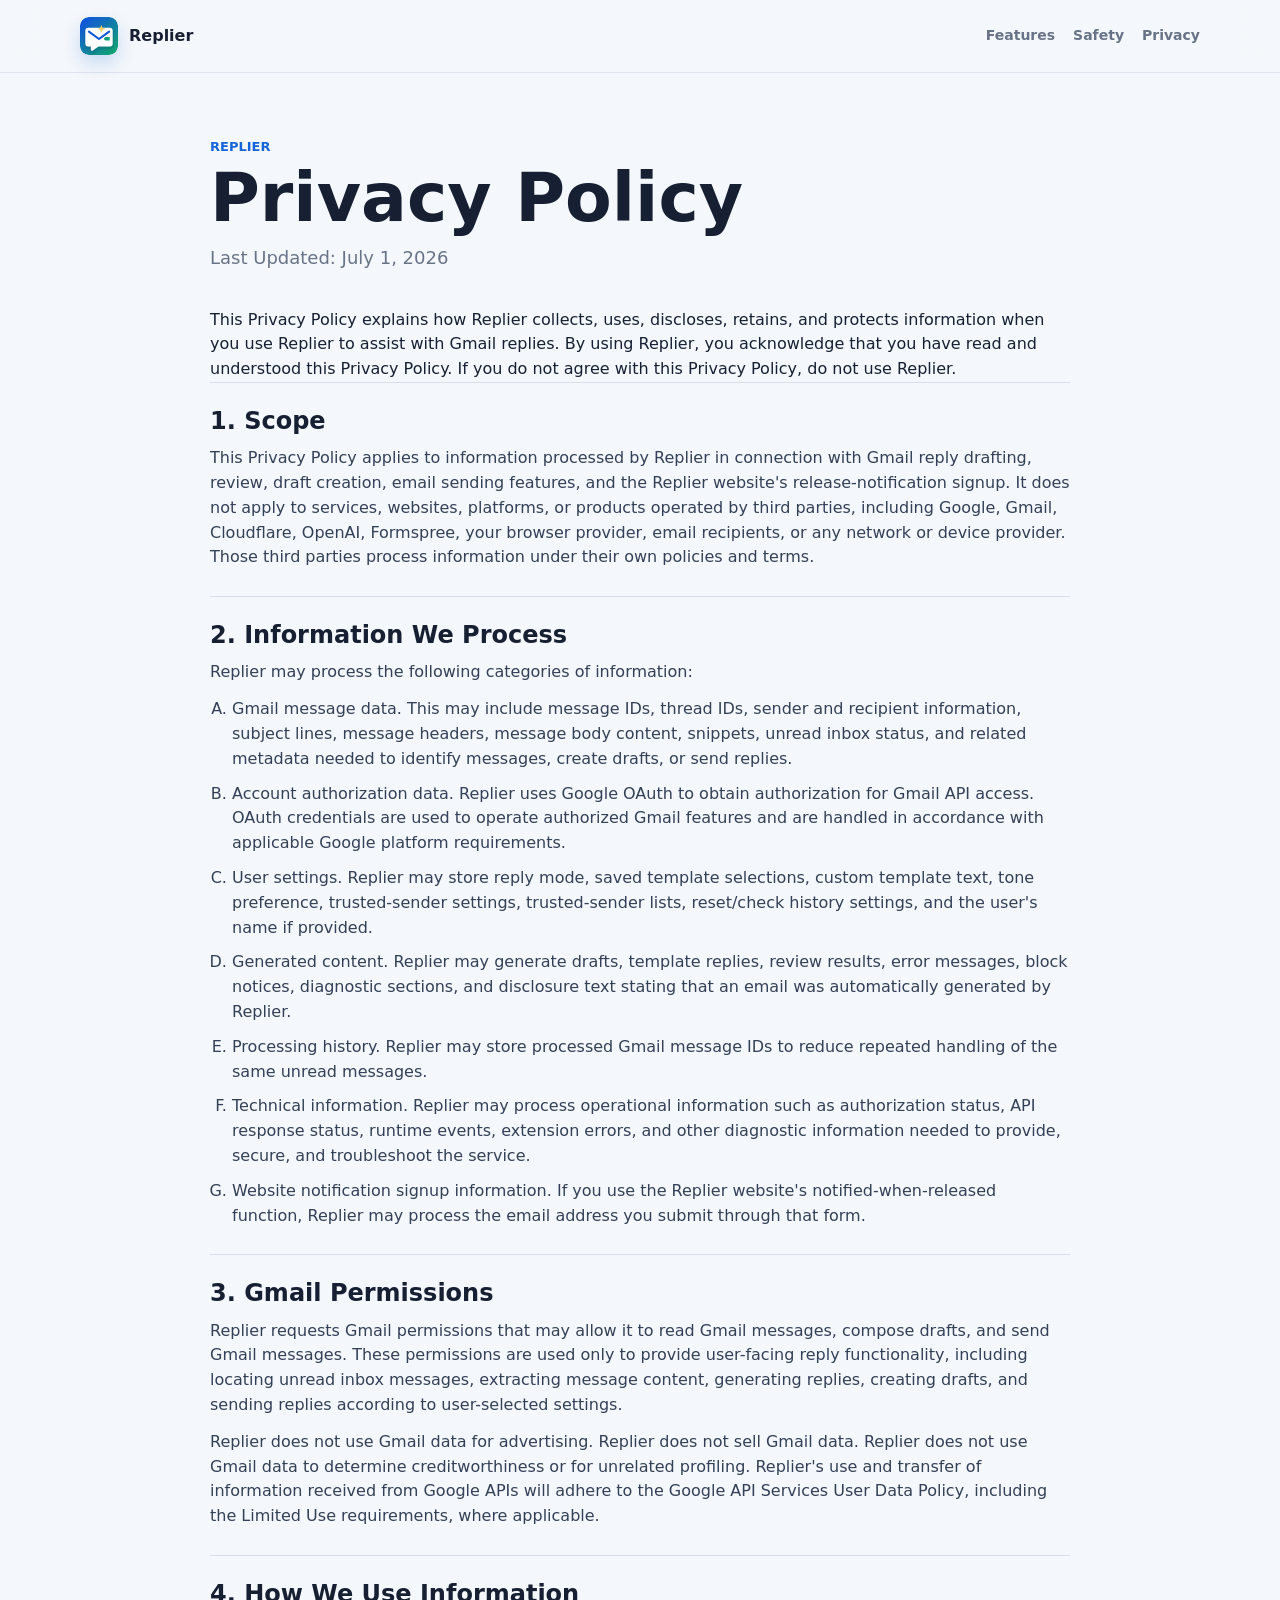
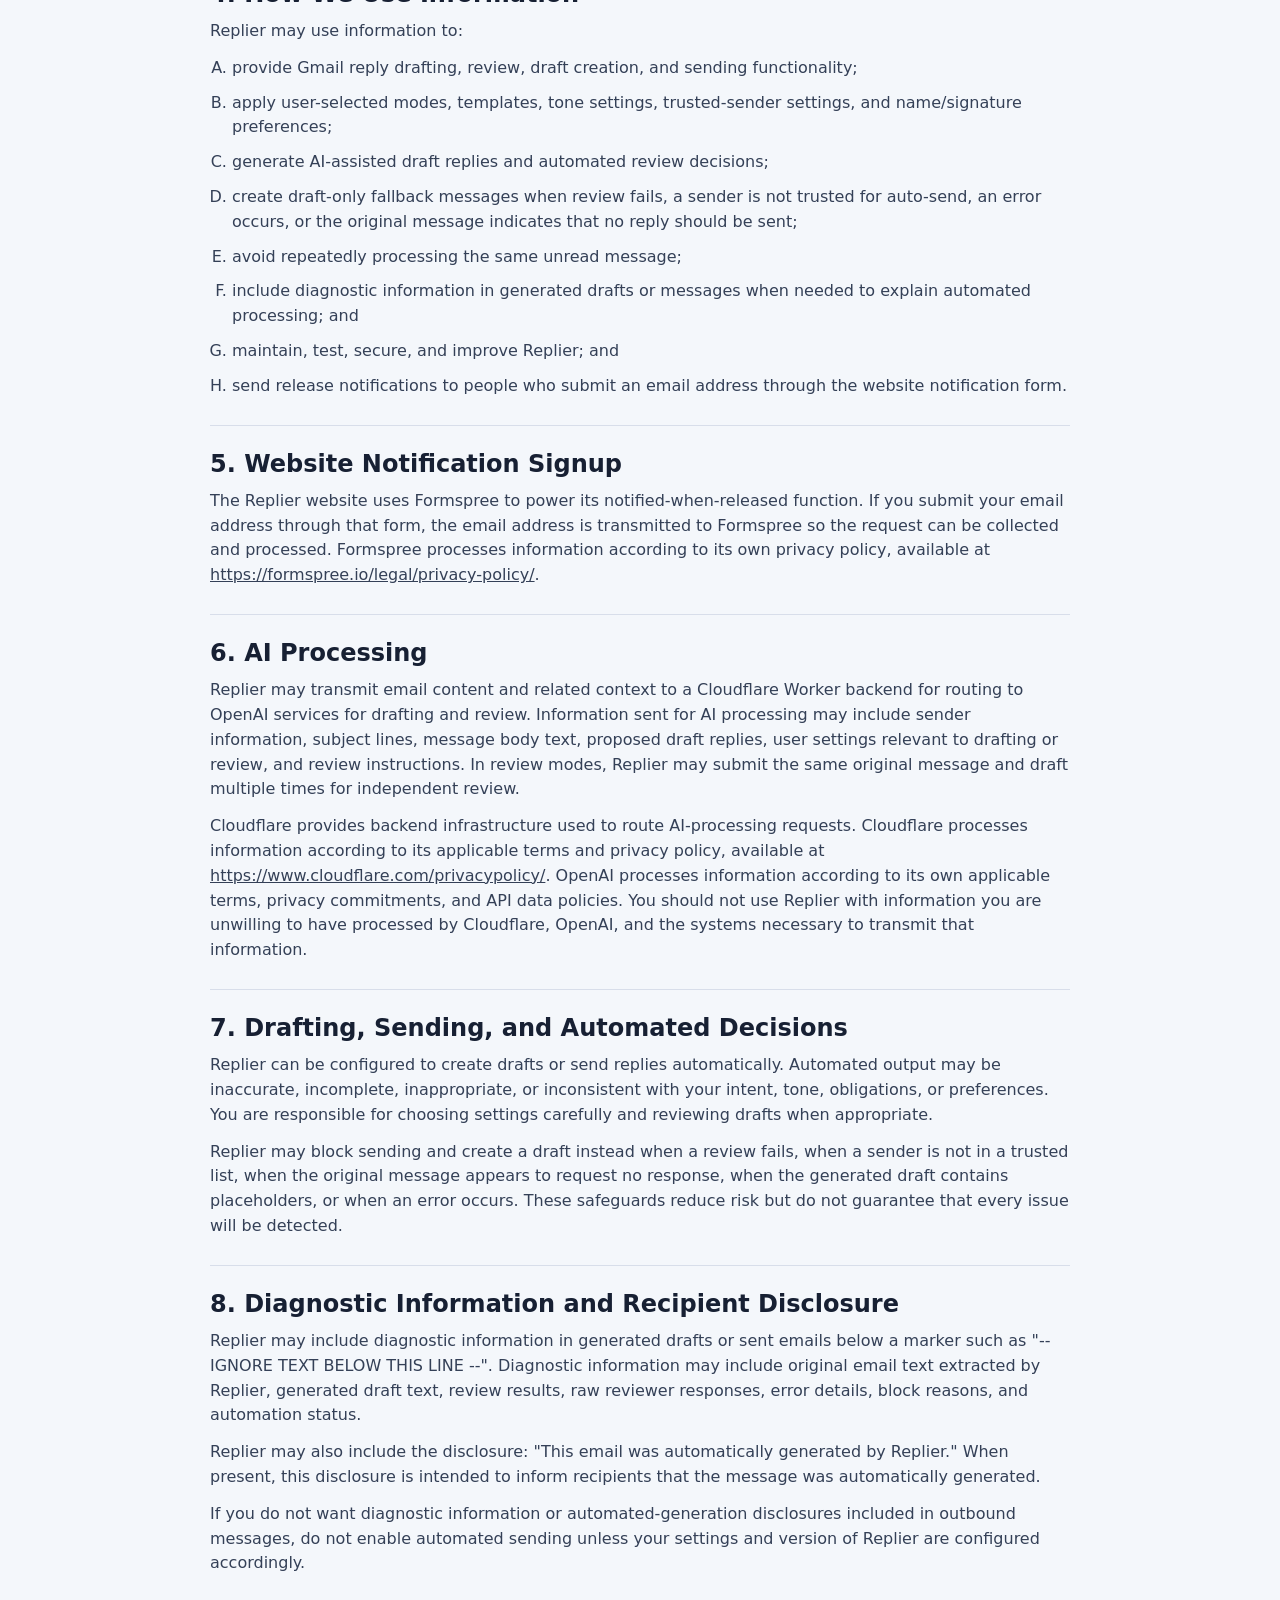
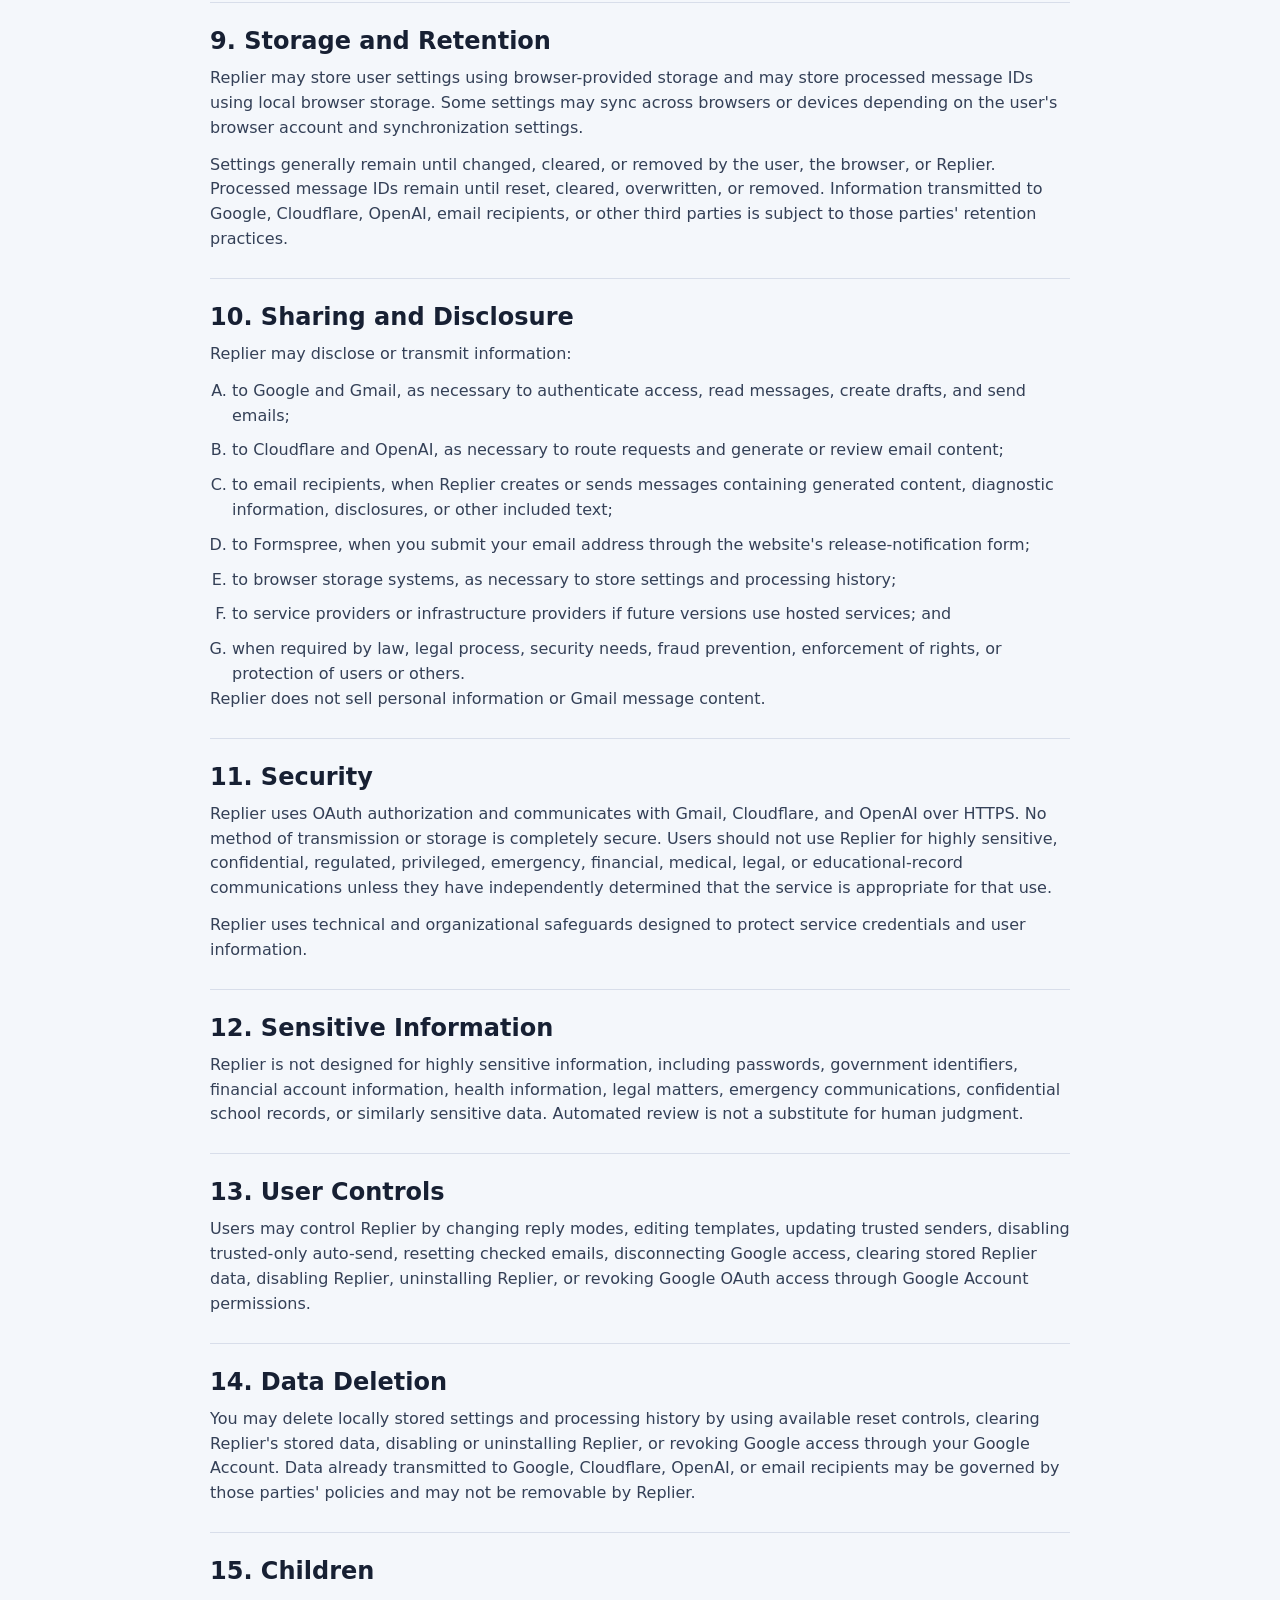
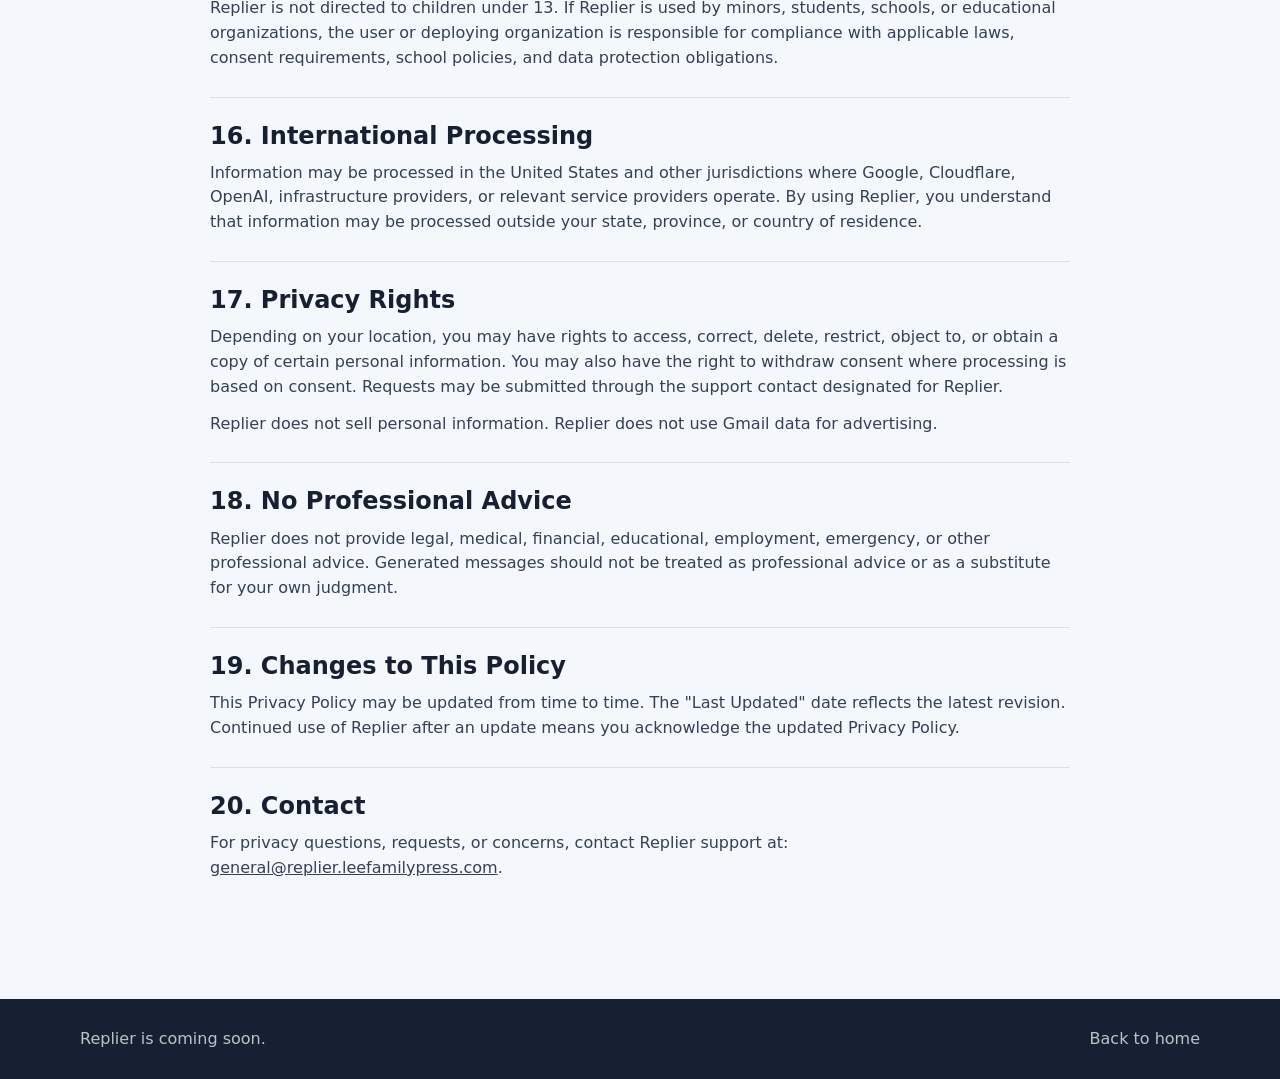
==== commit bc04b381: "Update contact email" ====
--- a/privacy.html
+++ b/privacy.html
@@ -166,7 +166,7 @@
 
       <section class="policy-section">
         <h2>20. Contact</h2>
-        <p>For privacy questions, requests, or concerns, contact Replier support at: <a href="mailto:bestorangelover@gmail.com">bestorangelover@gmail.com</a>.</p>
+        <p>For privacy questions, requests, or concerns, contact Replier support at: <a href="mailto:general@replier.leefamilypress.com">general@replier.leefamilypress.com</a>.</p>
       </section>
     </main>
 
--- a/styles.css
+++ b/styles.css
@@ -128,13 +128,17 @@
 
 .hero-inner {
   display: grid;
-  grid-template-columns: minmax(0, 1.02fr) minmax(320px, 0.98fr);
+  grid-template-columns: minmax(0, 1fr) minmax(320px, 480px);
   align-items: center;
   width: min(1120px, calc(100% - 36px));
   min-height: calc(100vh - 72px);
   margin: 0 auto;
   padding: 78px 0 92px;
   gap: 58px;
+}
+
+.hero-inner > div:first-child {
+  min-width: 0;
 }
 
 .kicker {
@@ -169,6 +173,13 @@
   line-height: 0.98;
 }
 
+.hero h1 {
+  max-width: none;
+  font-size: 38px;
+  line-height: 1;
+  white-space: nowrap;
+}
+
 .lede {
   max-width: 650px;
   margin-top: 22px;
@@ -183,13 +194,18 @@
   margin-top: 34px;
 }
 
-.secondary-actions {
+.notify-panel {
+  max-width: 560px;
   margin-top: 14px;
-}
-
-.notify-form {
-  max-width: 560px;
-  margin-top: 32px;
+  padding: 14px;
+  border: 1px solid rgba(216, 222, 234, 0.92);
+  border-radius: 8px;
+  background: rgba(255, 255, 255, 0.76);
+  box-shadow: 0 18px 44px rgba(31, 51, 84, 0.12);
+}
+
+.notify-panel[hidden] {
+  display: none;
 }
 
 .notify-form label {
@@ -201,13 +217,13 @@
 
 .notify-row {
   display: grid;
-  grid-template-columns: minmax(0, 1fr) auto;
+  grid-template-columns: minmax(0, 1fr) minmax(116px, auto);
   gap: 10px;
 }
 
 .notify-row input {
   width: 100%;
-  min-height: 44px;
+  height: 44px;
   padding: 0 13px;
   border: 1px solid var(--line);
   border-radius: 7px;
@@ -220,6 +236,12 @@
 .notify-row input:focus {
   border-color: var(--accent);
   box-shadow: 0 0 0 3px rgba(22, 100, 217, 0.14);
+}
+
+.notify-form p {
+  margin-top: 10px;
+  color: var(--muted);
+  font-size: 13px;
 }
 
 .trust-row {
@@ -532,7 +554,7 @@
   padding-left: 22px;
 }
 
-@media (max-width: 860px) {
+@media (max-width: 1040px) {
   .hero-inner,
   .safety-layout,
   .feature-grid {
@@ -544,6 +566,10 @@
     padding: 54px 0 64px;
   }
 
+  .hero h1 {
+    font-size: 42px;
+  }
+
   .product-panel {
     max-width: 560px;
   }
@@ -555,6 +581,12 @@
   }
 }
 
+@media (max-width: 860px) {
+  .hero h1 {
+    font-size: 42px;
+  }
+}
+
 @media (max-width: 620px) {
   .nav {
     min-height: 64px;
@@ -571,6 +603,10 @@
 
   h1 {
     font-size: 46px;
+  }
+
+  .hero h1 {
+    font-size: 27px;
   }
 
   .lede {
@@ -591,3 +627,21 @@
     padding: 58px 0;
   }
 }
+
+@media (max-width: 480px) {
+  .hero h1 {
+    font-size: 25px;
+  }
+}
+
+@media (max-width: 420px) {
+  .hero h1 {
+    font-size: 22px;
+  }
+}
+
+@media (max-width: 360px) {
+  .hero h1 {
+    font-size: 18px;
+  }
+}
